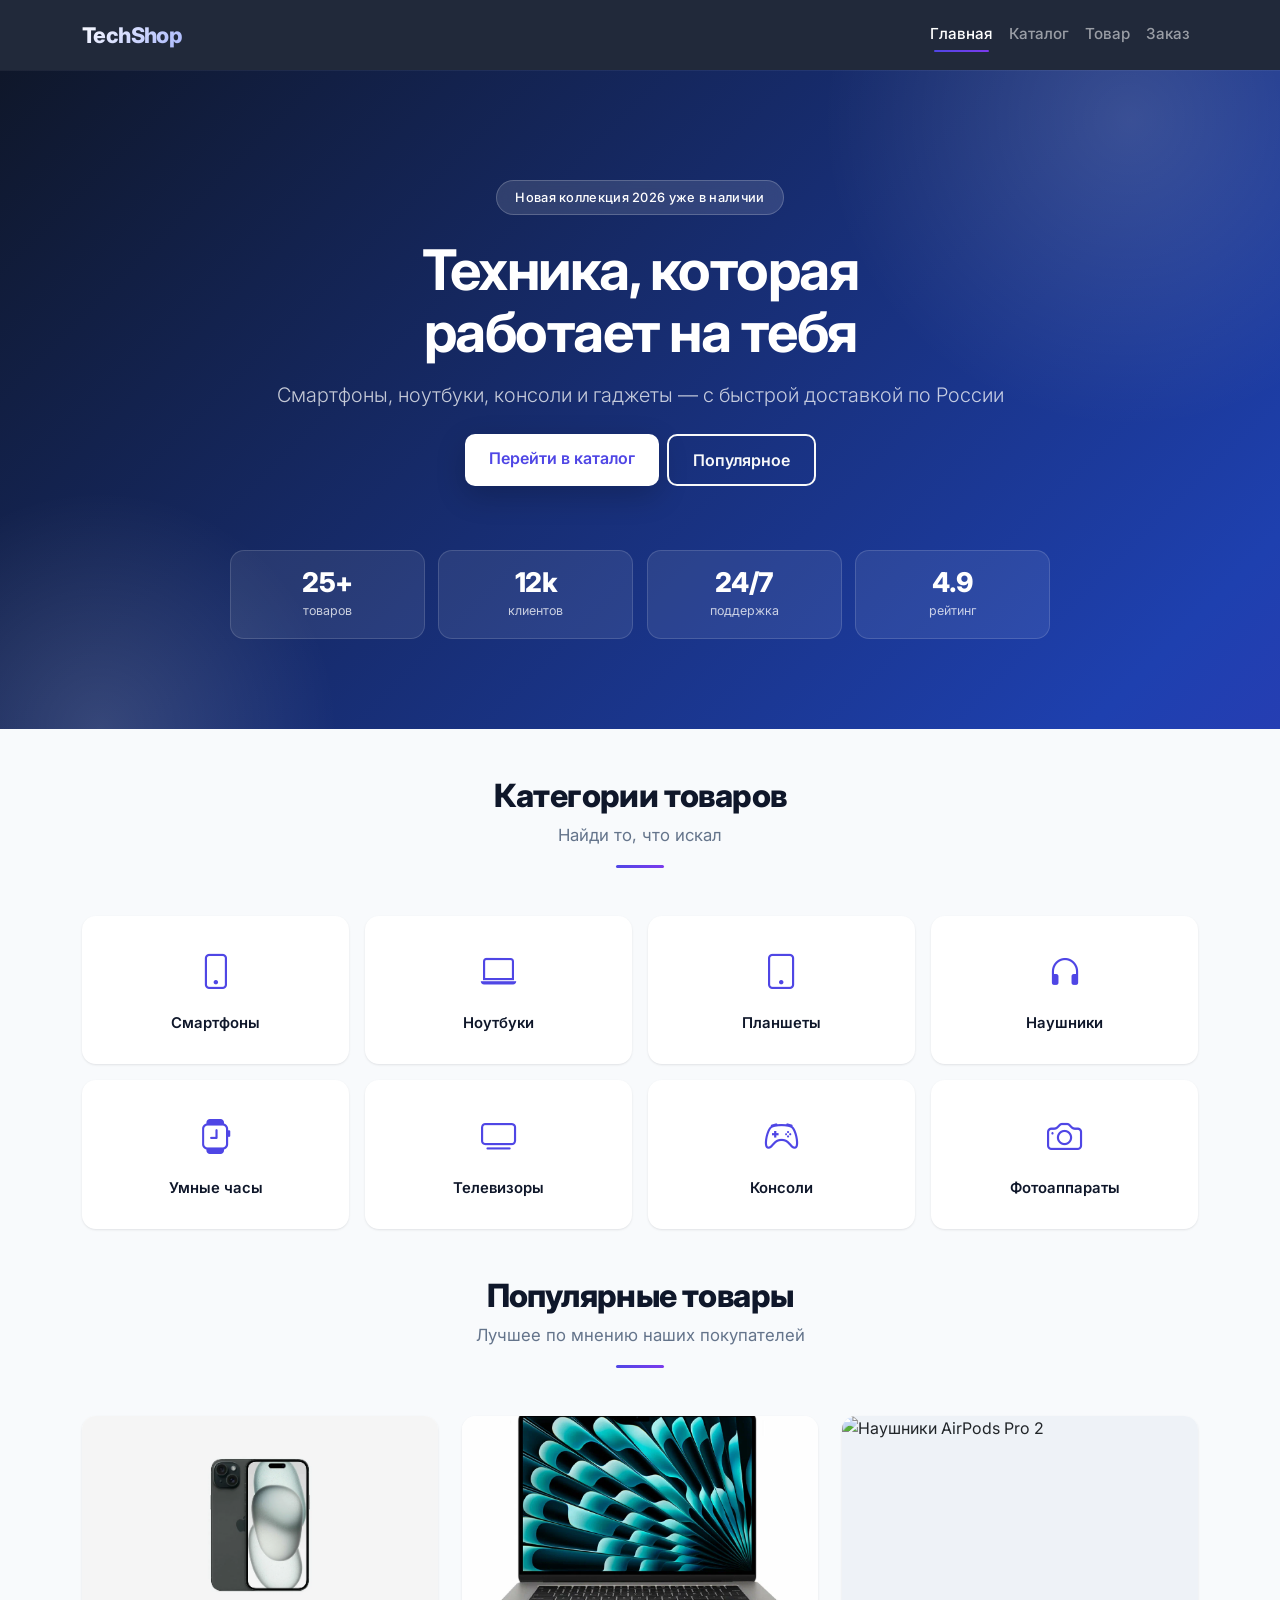
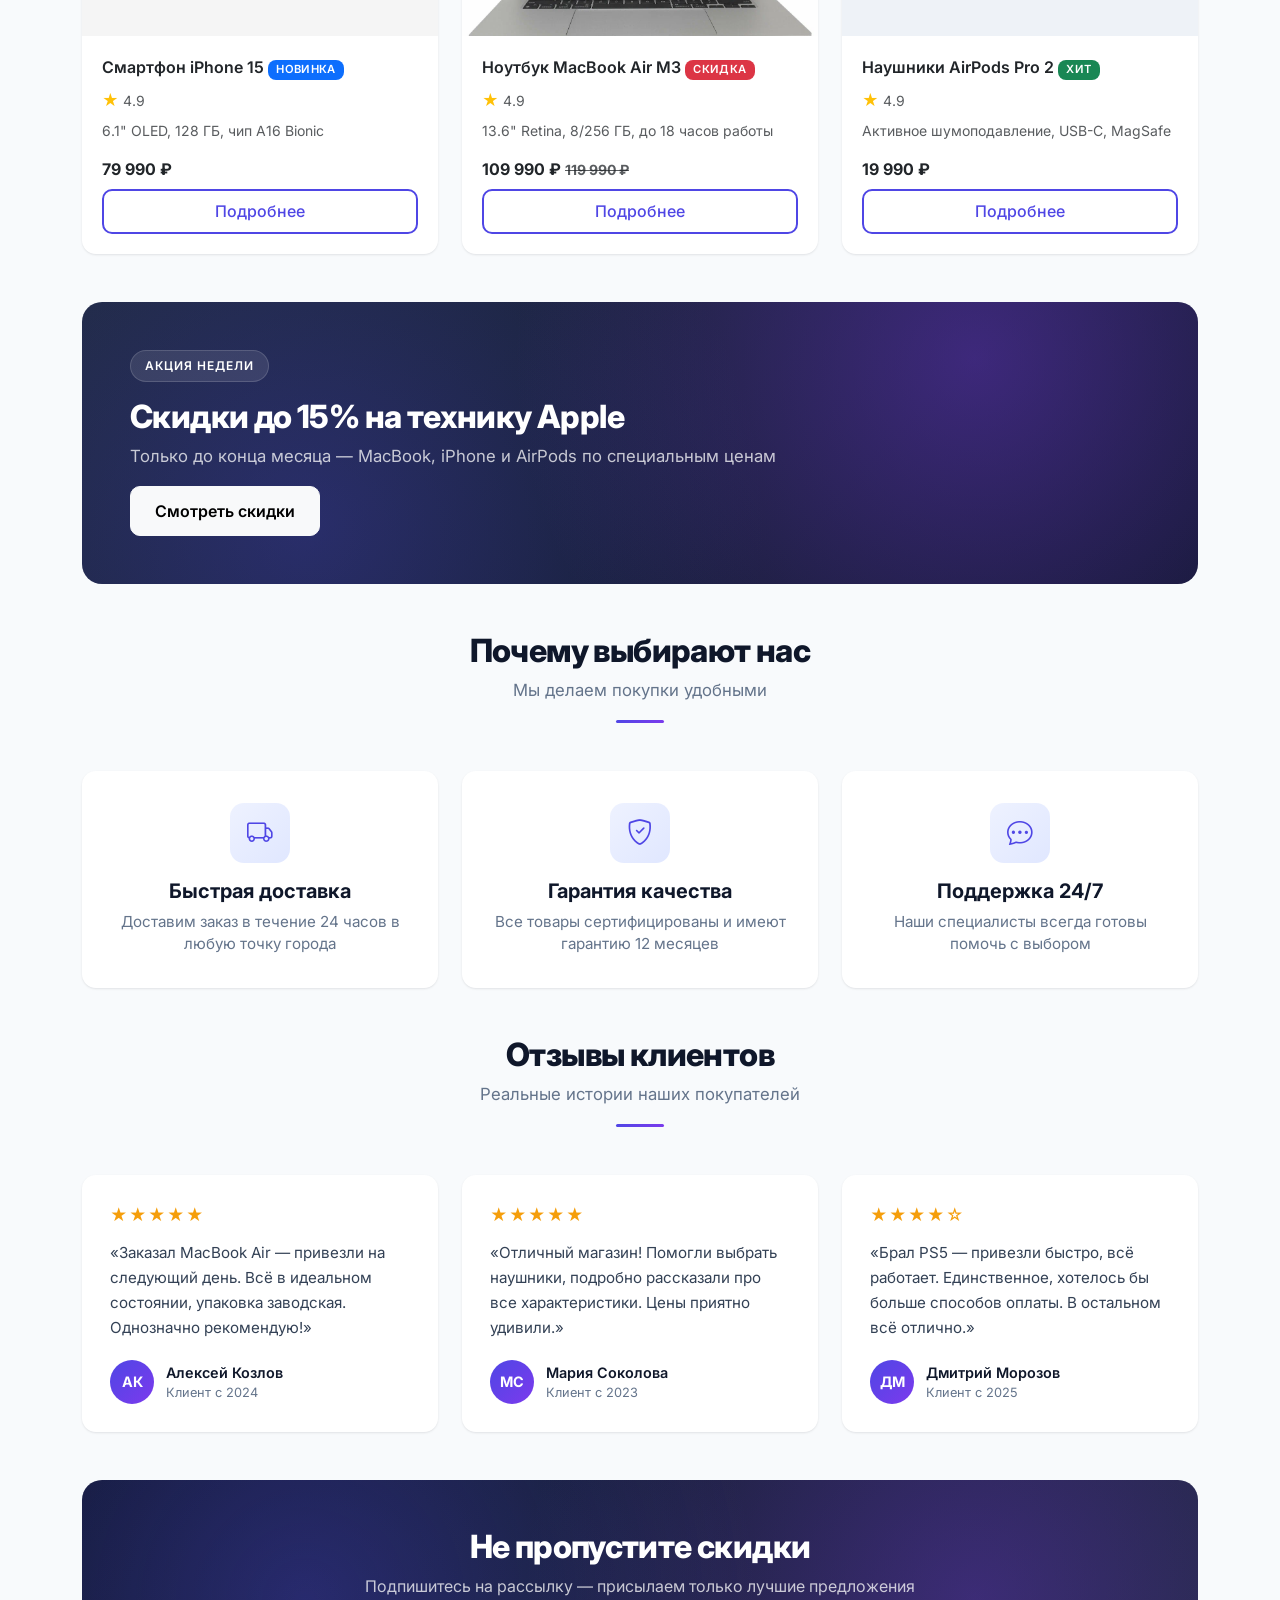
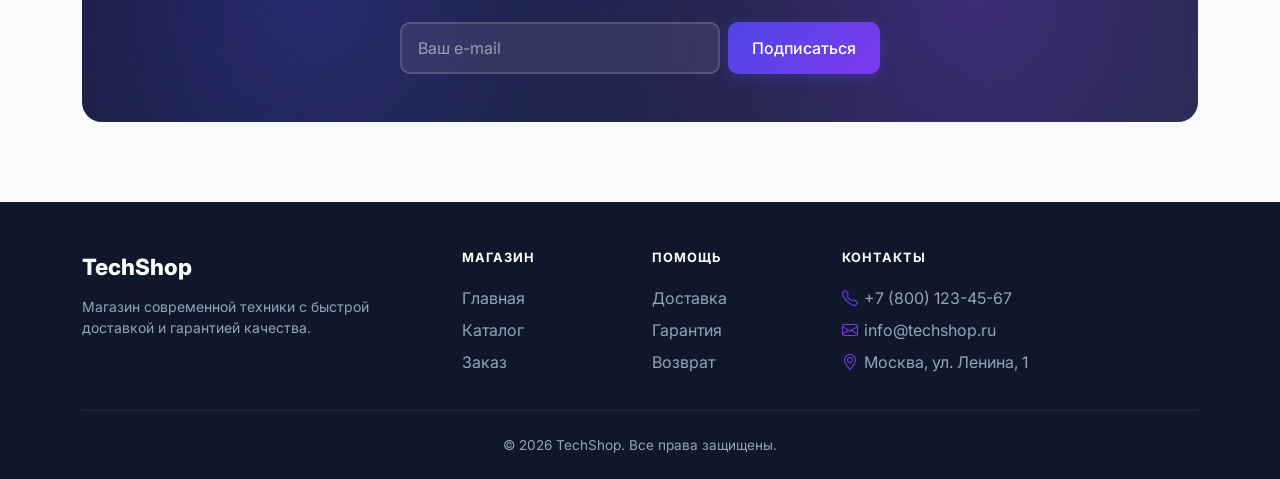
==== index.html @ 60deea5a "Maybe final commit idk" ====
<!DOCTYPE html>
<html lang="ru">
<head>
  <meta charset="UTF-8">
  <meta name="viewport" content="width=device-width, initial-scale=1.0">
  <title>TechShop — Главная</title>
  <link rel="preconnect" href="https://fonts.googleapis.com">
  <link rel="preconnect" href="https://fonts.gstatic.com" crossorigin>
  <link href="https://fonts.googleapis.com/css2?family=Inter:wght@400;500;600;700;800&display=swap" rel="stylesheet">
  <link href="https://cdn.jsdelivr.net/npm/bootstrap@5.3.8/dist/css/bootstrap.min.css" rel="stylesheet">
  <link rel="stylesheet" href="https://cdn.jsdelivr.net/npm/bootstrap-icons@1.11.3/font/bootstrap-icons.min.css">
  <link rel="stylesheet" href="css/custom.css">
</head>
<body>
  <nav class="navbar navbar-expand-lg navbar-dark sticky-top">
    <div class="container">
      <a class="navbar-brand" href="index.html">TechShop</a>
      <button class="navbar-toggler" type="button" data-bs-toggle="collapse" data-bs-target="#mainNav">
        <span class="navbar-toggler-icon"></span>
      </button>
      <div class="collapse navbar-collapse" id="mainNav">
        <ul class="navbar-nav ms-auto">
          <li class="nav-item"><a class="nav-link active" href="index.html">Главная</a></li>
          <li class="nav-item"><a class="nav-link" href="catalog.html">Каталог</a></li>
          <li class="nav-item"><a class="nav-link" href="product.html?id=1">Товар</a></li>
          <li class="nav-item"><a class="nav-link" href="order.html">Заказ</a></li>
        </ul>
      </div>
    </div>
  </nav>

  <header class="hero-section text-white text-center">
    <div class="container">
      <span class="hero-pill">Новая коллекция 2026 уже в наличии</span>
      <h1 class="display-4 fw-bold mb-3">Техника, которая<br>работает на тебя</h1>
      <p class="lead mb-4 opacity-75">Смартфоны, ноутбуки, консоли и гаджеты — с быстрой доставкой по России</p>
      <div class="d-flex flex-wrap gap-2 justify-content-center">
        <a href="catalog.html" class="btn btn-primary btn-lg px-4">Перейти в каталог</a>
        <a href="#popular" class="btn btn-outline-light btn-lg px-4">Популярное</a>
      </div>
      <div class="hero-stats">
        <div class="hero-stat"><div class="num">25+</div><div class="label">товаров</div></div>
        <div class="hero-stat"><div class="num">12k</div><div class="label">клиентов</div></div>
        <div class="hero-stat"><div class="num">24/7</div><div class="label">поддержка</div></div>
        <div class="hero-stat"><div class="num">4.9</div><div class="label">рейтинг</div></div>
      </div>
    </div>
  </header>

  <main class="container my-5">
    <section class="my-5 fade-up">
      <div class="section-title">
        <h2>Категории товаров</h2>
        <p>Найди то, что искал</p>
      </div>
      <div class="row g-3">
        <div class="col-6 col-md-4 col-lg-3"><a href="catalog.html?category=Смартфоны" class="category-card"><i class="bi bi-phone category-icon"></i><div class="category-name">Смартфоны</div></a></div>
        <div class="col-6 col-md-4 col-lg-3"><a href="catalog.html?category=Ноутбуки" class="category-card"><i class="bi bi-laptop category-icon"></i><div class="category-name">Ноутбуки</div></a></div>
        <div class="col-6 col-md-4 col-lg-3"><a href="catalog.html?category=Планшеты" class="category-card"><i class="bi bi-tablet category-icon"></i><div class="category-name">Планшеты</div></a></div>
        <div class="col-6 col-md-4 col-lg-3"><a href="catalog.html?category=Наушники" class="category-card"><i class="bi bi-headphones category-icon"></i><div class="category-name">Наушники</div></a></div>
        <div class="col-6 col-md-4 col-lg-3"><a href="catalog.html?category=Умные часы" class="category-card"><i class="bi bi-smartwatch category-icon"></i><div class="category-name">Умные часы</div></a></div>
        <div class="col-6 col-md-4 col-lg-3"><a href="catalog.html?category=Телевизоры" class="category-card"><i class="bi bi-tv category-icon"></i><div class="category-name">Телевизоры</div></a></div>
        <div class="col-6 col-md-4 col-lg-3"><a href="catalog.html?category=Игровые консоли" class="category-card"><i class="bi bi-controller category-icon"></i><div class="category-name">Консоли</div></a></div>
        <div class="col-6 col-md-4 col-lg-3"><a href="catalog.html?category=Фотоаппараты" class="category-card"><i class="bi bi-camera category-icon"></i><div class="category-name">Фотоаппараты</div></a></div>
      </div>
    </section>

    <section class="my-5 fade-up" id="popular">
      <div class="section-title">
        <h2>Популярные товары</h2>
        <p>Лучшее по мнению наших покупателей</p>
      </div>
      <div class="row g-4" id="popularGrid"></div>
    </section>

    <section class="my-5 fade-up">
      <div class="promo-banner">
        <span class="promo-badge">Акция недели</span>
        <h2>Скидки до 15% на технику Apple</h2>
        <p class="mb-0">Только до конца месяца — MacBook, iPhone и AirPods по специальным ценам</p>
        <a href="catalog.html" class="btn btn-light btn-lg mt-3 px-4 fw-semibold">Смотреть скидки</a>
      </div>
    </section>

    <section class="my-5 fade-up">
      <div class="section-title">
        <h2>Почему выбирают нас</h2>
        <p>Мы делаем покупки удобными</p>
      </div>
      <div class="row g-4">
        <div class="col-12 col-md-4">
          <div class="feature-card">
            <div class="feature-icon"><i class="bi bi-truck"></i></div>
            <h5>Быстрая доставка</h5>
            <p>Доставим заказ в течение 24 часов в любую точку города</p>
          </div>
        </div>
        <div class="col-12 col-md-4">
          <div class="feature-card">
            <div class="feature-icon"><i class="bi bi-shield-check"></i></div>
            <h5>Гарантия качества</h5>
            <p>Все товары сертифицированы и имеют гарантию 12 месяцев</p>
          </div>
        </div>
        <div class="col-12 col-md-4">
          <div class="feature-card">
            <div class="feature-icon"><i class="bi bi-chat-dots"></i></div>
            <h5>Поддержка 24/7</h5>
            <p>Наши специалисты всегда готовы помочь с выбором</p>
          </div>
        </div>
      </div>
    </section>

    <section class="my-5 fade-up">
      <div class="section-title">
        <h2>Отзывы клиентов</h2>
        <p>Реальные истории наших покупателей</p>
      </div>
      <div class="row g-4">
        <div class="col-12 col-md-4">
          <div class="review-card">
            <div class="review-stars">★★★★★</div>
            <p class="review-text">«Заказал MacBook Air — привезли на следующий день. Всё в идеальном состоянии, упаковка заводская. Однозначно рекомендую!»</p>
            <div class="review-author">
              <div class="review-avatar">АК</div>
              <div>
                <div class="review-name">Алексей Козлов</div>
                <div class="review-role">Клиент с 2024</div>
              </div>
            </div>
          </div>
        </div>
        <div class="col-12 col-md-4">
          <div class="review-card">
            <div class="review-stars">★★★★★</div>
            <p class="review-text">«Отличный магазин! Помогли выбрать наушники, подробно рассказали про все характеристики. Цены приятно удивили.»</p>
            <div class="review-author">
              <div class="review-avatar">МС</div>
              <div>
                <div class="review-name">Мария Соколова</div>
                <div class="review-role">Клиент с 2023</div>
              </div>
            </div>
          </div>
        </div>
        <div class="col-12 col-md-4">
          <div class="review-card">
            <div class="review-stars">★★★★☆</div>
            <p class="review-text">«Брал PS5 — привезли быстро, всё работает. Единственное, хотелось бы больше способов оплаты. В остальном всё отлично.»</p>
            <div class="review-author">
              <div class="review-avatar">ДМ</div>
              <div>
                <div class="review-name">Дмитрий Морозов</div>
                <div class="review-role">Клиент с 2025</div>
              </div>
            </div>
          </div>
        </div>
      </div>
    </section>

    <section class="my-5 fade-up">
      <div class="cta-section">
        <h2>Не пропустите скидки</h2>
        <p class="opacity-75 mb-0">Подпишитесь на рассылку — присылаем только лучшие предложения</p>
        <form class="cta-form" onsubmit="event.preventDefault(); this.reset(); alert('Спасибо за подписку!');">
          <input type="email" class="form-control" placeholder="Ваш e-mail" required>
          <button type="submit" class="btn btn-primary px-4">Подписаться</button>
        </form>
      </div>
    </section>
  </main>

  <footer class="footer">
    <div class="container">
      <div class="row g-4">
        <div class="col-12 col-md-4">
          <div class="footer-brand">TechShop</div>
          <p class="small">Магазин современной техники с быстрой доставкой и гарантией качества.</p>
        </div>
        <div class="col-6 col-md-2">
          <h6>Магазин</h6>
          <a href="index.html">Главная</a>
          <a href="catalog.html">Каталог</a>
          <a href="order.html">Заказ</a>
        </div>
        <div class="col-6 col-md-2">
          <h6>Помощь</h6>
          <a href="#">Доставка</a>
          <a href="#">Гарантия</a>
          <a href="#">Возврат</a>
        </div>
        <div class="col-12 col-md-4">
          <h6>Контакты</h6>
          <a href="tel:+78001234567"><i class="bi bi-telephone"></i>+7 (800) 123-45-67</a>
          <a href="mailto:info@techshop.ru"><i class="bi bi-envelope"></i>info@techshop.ru</a>
          <a href="#"><i class="bi bi-geo-alt"></i>Москва, ул. Ленина, 1</a>
        </div>
      </div>
      <div class="footer-bottom">© 2026 TechShop. Все права защищены.</div>
    </div>
  </footer>

  <div class="modal fade" id="orderModal" tabindex="-1">
    <div class="modal-dialog">
      <div class="modal-content">
        <form data-modal-form>
          <div class="modal-header">
            <h5 class="modal-title">Заявка на консультацию</h5>
            <button type="button" class="btn-close" data-bs-dismiss="modal"></button>
          </div>
          <div class="modal-body">
            <div class="mb-3">
              <label for="modalName" class="form-label">Имя</label>
              <input type="text" class="form-control" id="modalName" name="name" required>
            </div>
            <div class="mb-3">
              <label for="modalEmail" class="form-label">E-mail</label>
              <input type="email" class="form-control" id="modalEmail" name="email" required>
            </div>
            <div class="mb-3">
              <label for="modalPhone" class="form-label">Телефон</label>
              <input type="tel" class="form-control" id="modalPhone" name="phone" required>
            </div>
            <div class="mb-3">
              <label for="modalProductSelect" class="form-label">Товар</label>
              <select class="form-select" id="modalProductSelect" name="product"></select>
            </div>
            <div class="mb-3">
              <label for="modalComment" class="form-label">Комментарий</label>
              <textarea class="form-control" id="modalComment" name="comment" rows="2"></textarea>
            </div>
            <div class="form-check mb-2">
              <input class="form-check-input" type="checkbox" id="modalAgree" name="agree" required>
              <label class="form-check-label" for="modalAgree">Согласен на обработку данных</label>
            </div>
          </div>
          <div class="modal-footer">
            <button type="button" class="btn btn-secondary" data-bs-dismiss="modal">Отмена</button>
            <button type="submit" class="btn btn-primary">Отправить</button>
          </div>
        </form>
      </div>
    </div>
  </div>

  <script src="https://cdn.jsdelivr.net/npm/bootstrap@5.3.8/dist/js/bootstrap.bundle.min.js"></script>
  <script src="js/app.js"></script>
</body>
</html>
---- css/custom.css ----
:root {
  --brand-1: #4f46e5;
  --brand-2: #7c3aed;
  --brand-grad: linear-gradient(135deg, #4f46e5 0%, #7c3aed 100%);
  --ink-900: #0f172a;
  --ink-700: #334155;
  --ink-500: #64748b;
  --ink-300: #cbd5e1;
  --bg: #f8fafc;
  --surface: #ffffff;
  --radius: 14px;
  --radius-lg: 20px;
  --ease: cubic-bezier(0.22, 1, 0.36, 1);
  --ease-in-out: cubic-bezier(0.4, 0, 0.2, 1);
  --shadow-sm: 0 1px 2px rgba(15, 23, 42, 0.05), 0 1px 3px rgba(15, 23, 42, 0.06);
  --shadow-md: 0 4px 16px rgba(15, 23, 42, 0.08), 0 2px 4px rgba(15, 23, 42, 0.04);
  --shadow-lg: 0 24px 48px -16px rgba(79, 70, 229, 0.25);
}

* {
  -webkit-font-smoothing: antialiased;
  -moz-osx-font-smoothing: grayscale;
}

html {
  scroll-behavior: smooth;
}

body {
  background: var(--bg);
  font-family: 'Inter', -apple-system, BlinkMacSystemFont, 'Segoe UI', Roboto, sans-serif;
  color: var(--ink-900);
  animation: pageIn 0.5s var(--ease-in-out);
}

@keyframes pageIn {
  from { opacity: 0; }
  to { opacity: 1; }
}

/* ============ NAVBAR ============ */
.navbar {
  background: rgba(15, 23, 42, 0.92) !important;
  backdrop-filter: saturate(180%) blur(14px);
  -webkit-backdrop-filter: saturate(180%) blur(14px);
  box-shadow: 0 1px 0 rgba(255, 255, 255, 0.06);
  padding: 0.85rem 0;
  transition: background 0.3s var(--ease-in-out);
}

.navbar-brand {
  font-weight: 800;
  font-size: 1.35rem;
  letter-spacing: -0.6px;
  background: linear-gradient(135deg, #ffffff 0%, #a5b4fc 100%);
  -webkit-background-clip: text;
  -webkit-text-fill-color: transparent;
  background-clip: text;
}

.nav-link {
  font-weight: 500;
  font-size: 0.95rem;
  position: relative;
  transition: color 0.25s var(--ease-in-out);
}

.nav-link::after {
  content: '';
  position: absolute;
  bottom: 2px;
  left: 50%;
  right: 50%;
  height: 2px;
  background: var(--brand-grad);
  border-radius: 2px;
  transition: left 0.35s var(--ease), right 0.35s var(--ease);
}

.nav-link.active::after,
.nav-link:hover::after {
  left: 12px;
  right: 12px;
}

/* ============ HERO ============ */
.hero-section {
  background: linear-gradient(135deg, #0f172a 0%, #1e40af 45%, #6d28d9 100%);
  background-size: 200% 200%;
  animation: heroShift 18s ease infinite;
  padding: 110px 0 90px;
  position: relative;
  overflow: hidden;
}

@keyframes heroShift {
  0%, 100% { background-position: 0% 50%; }
  50% { background-position: 100% 50%; }
}

.hero-section::before,
.hero-section::after {
  content: '';
  position: absolute;
  border-radius: 50%;
  background: radial-gradient(circle, rgba(255, 255, 255, 0.14) 0%, transparent 70%);
  pointer-events: none;
  animation: floatBlob 20s ease-in-out infinite;
}

.hero-section::before {
  width: 620px;
  height: 620px;
  top: -260px;
  right: -160px;
}

.hero-section::after {
  width: 480px;
  height: 480px;
  bottom: -240px;
  left: -140px;
  animation-delay: -10s;
}

@keyframes floatBlob {
  0%, 100% { transform: translate(0, 0) scale(1); }
  50% { transform: translate(40px, -30px) scale(1.08); }
}

.hero-section .container {
  position: relative;
  z-index: 1;
}

.hero-pill {
  display: inline-block;
  padding: 7px 18px;
  border-radius: 999px;
  background: rgba(255, 255, 255, 0.12);
  backdrop-filter: blur(10px);
  border: 1px solid rgba(255, 255, 255, 0.2);
  font-size: 0.8rem;
  font-weight: 500;
  letter-spacing: 0.3px;
  margin-bottom: 1.5rem;
  color: #fff;
  animation: fadeInDown 0.8s var(--ease) 0.1s both;
}

.hero-section h1 {
  letter-spacing: -1.5px;
  line-height: 1.12;
  font-weight: 800;
  animation: fadeInDown 0.8s var(--ease) 0.2s both;
}

.hero-section p.lead {
  animation: fadeInDown 0.8s var(--ease) 0.3s both;
}

.hero-section .btn {
  animation: fadeInDown 0.8s var(--ease) 0.4s both;
}

@keyframes fadeInDown {
  from { opacity: 0; transform: translateY(-16px); }
  to { opacity: 1; transform: translateY(0); }
}

.hero-section .btn-primary {
  background: #fff !important;
  color: var(--brand-1) !important;
  font-weight: 600;
  box-shadow: 0 10px 30px rgba(0, 0, 0, 0.2);
}

.hero-section .btn-primary:hover {
  transform: translateY(-3px);
  box-shadow: 0 16px 40px rgba(0, 0, 0, 0.3);
}

/* Hero stats */
.hero-stats {
  display: grid;
  grid-template-columns: repeat(4, 1fr);
  gap: 0.85rem;
  margin-top: 4rem;
  max-width: 820px;
  margin-left: auto;
  margin-right: auto;
  animation: fadeInUp 0.8s var(--ease) 0.5s both;
}

.hero-stat {
  text-align: center;
  padding: 1.1rem 0.75rem;
  border-radius: var(--radius);
  background: rgba(255, 255, 255, 0.08);
  backdrop-filter: blur(10px);
  border: 1px solid rgba(255, 255, 255, 0.14);
  transition: background 0.3s var(--ease-in-out), border-color 0.3s var(--ease-in-out);
}

.hero-stat:hover {
  background: rgba(255, 255, 255, 0.14);
  border-color: rgba(255, 255, 255, 0.28);
}

.hero-stat .num {
  font-size: 1.7rem;
  font-weight: 800;
  color: #fff;
  line-height: 1;
  letter-spacing: -0.5px;
}

.hero-stat .label {
  font-size: 0.78rem;
  color: rgba(255, 255, 255, 0.75);
  margin-top: 6px;
}

@keyframes fadeInUp {
  from { opacity: 0; transform: translateY(20px); }
  to { opacity: 1; transform: translateY(0); }
}

/* ============ SECTIONS ============ */
.section-title {
  text-align: center;
  margin-bottom: 3rem;
}

.section-title h2 {
  font-weight: 800;
  letter-spacing: -0.6px;
  font-size: 2rem;
  margin-bottom: 0.5rem;
}

.section-title p {
  color: var(--ink-500);
  font-size: 1.05rem;
  margin: 0;
}

.section-title::after {
  content: '';
  display: block;
  width: 48px;
  height: 3px;
  background: var(--brand-grad);
  border-radius: 2px;
  margin: 1rem auto 0;
}

/* ============ SCROLL REVEAL ============ */
.fade-up {
  opacity: 0;
  transform: translateY(24px);
  transition: opacity 0.7s var(--ease), transform 0.7s var(--ease);
  will-change: opacity, transform;
}

.fade-up.visible {
  opacity: 1;
  transform: translateY(0);
}

/* ============ CATEGORY CARDS ============ */
.category-card {
  display: flex;
  flex-direction: column;
  align-items: center;
  justify-content: center;
  padding: 1.75rem 1rem;
  background: var(--surface);
  border-radius: var(--radius);
  text-decoration: none;
  color: var(--ink-900);
  transition: transform 0.4s var(--ease), box-shadow 0.4s var(--ease), border-color 0.4s var(--ease);
  box-shadow: var(--shadow-sm);
  border: 2px solid transparent;
  height: 100%;
}

.category-card:hover {
  transform: translateY(-6px);
  box-shadow: var(--shadow-lg);
  border-color: var(--brand-1);
  color: var(--brand-1);
}

.category-icon {
  font-size: 2.2rem;
  margin-bottom: 0.85rem;
  color: var(--brand-1);
  transition: transform 0.4s var(--ease);
}

.category-card:hover .category-icon {
  transform: scale(1.12);
}

.category-name {
  font-weight: 600;
  font-size: 0.93rem;
}

/* ============ CARDS ============ */
.card {
  border: none !important;
  border-radius: var(--radius) !important;
  overflow: hidden;
  transition: transform 0.5s var(--ease), box-shadow 0.5s var(--ease);
  box-shadow: var(--shadow-sm) !important;
  background: var(--surface);
  height: 100%;
}

.card:hover {
  transform: translateY(-6px);
  box-shadow: var(--shadow-lg) !important;
}

.card-img-top {
  height: 220px;
  object-fit: cover;
  transition: transform 0.8s var(--ease);
  background: #eef2f7;
}

.card:hover .card-img-top {
  transform: scale(1.05);
}

.card-body {
  padding: 1.25rem;
}

.card-title {
  font-weight: 600;
  font-size: 1rem;
  line-height: 1.4;
}

/* ============ BUTTONS ============ */
.btn {
  border-radius: 10px;
  font-weight: 500;
  padding: 0.55rem 1.35rem;
  transition: transform 0.25s var(--ease), box-shadow 0.25s var(--ease), background 0.25s var(--ease-in-out);
}

.btn:active {
  transform: translateY(0) scale(0.98);
}

.btn-primary {
  background: var(--brand-grad);
  border: none;
  box-shadow: 0 4px 14px rgba(79, 70, 229, 0.3);
}

.btn-primary:hover {
  transform: translateY(-2px);
  box-shadow: 0 8px 22px rgba(79, 70, 229, 0.4);
  background: var(--brand-grad);
}

.btn-primary:disabled {
  background: #cbd5e1 !important;
  box-shadow: none !important;
  transform: none !important;
}

.btn-outline-primary {
  border: 2px solid var(--brand-1);
  color: var(--brand-1);
}

.btn-outline-primary:hover {
  transform: translateY(-2px);
  background: var(--brand-1);
  color: #fff;
}

.btn-success {
  background: linear-gradient(135deg, #10b981 0%, #059669 100%);
  border: none;
  box-shadow: 0 4px 14px rgba(16, 185, 129, 0.3);
}

.btn-success:hover {
  transform: translateY(-2px);
  box-shadow: 0 8px 22px rgba(16, 185, 129, 0.4);
}

.btn-lg {
  padding: 0.75rem 2rem;
  font-size: 1rem;
}

.btn-outline-light {
  border-width: 2px;
  font-weight: 600;
}

/* ============ BADGES ============ */
.badge {
  font-weight: 600;
  padding: 0.4em 0.75em;
  border-radius: 8px;
  font-size: 0.7rem;
  letter-spacing: 0.3px;
  text-transform: uppercase;
}

/* ============ ALERTS ============ */
.alert {
  border: none;
  border-radius: 12px;
  font-weight: 500;
  padding: 1rem 1.25rem;
}

.alert-info {
  background: #eef2ff;
  color: #3730a3;
}

.alert-success {
  background: #ecfdf5;
  color: #065f46;
}

.alert-danger {
  background: #fef2f2;
  color: #991b1b;
}

.alert-secondary {
  background: #f1f5f9;
  color: #475569;
}

/* ============ FEATURES ============ */
.feature-card {
  background: var(--surface);
  border-radius: var(--radius);
  padding: 2rem 1.5rem;
  text-align: center;
  box-shadow: var(--shadow-sm);
  height: 100%;
  transition: transform 0.4s var(--ease), box-shadow 0.4s var(--ease);
}

.feature-card:hover {
  transform: translateY(-6px);
  box-shadow: var(--shadow-md);
}

.feature-icon {
  width: 60px;
  height: 60px;
  margin: 0 auto 1rem;
  border-radius: 14px;
  background: linear-gradient(135deg, #eef2ff 0%, #e0e7ff 100%);
  display: flex;
  align-items: center;
  justify-content: center;
  font-size: 1.6rem;
  color: var(--brand-1);
  transition: transform 0.4s var(--ease);
}

.feature-card:hover .feature-icon {
  transform: scale(1.08) rotate(-3deg);
}

.feature-card h5 {
  font-weight: 700;
  margin-bottom: 0.5rem;
}

.feature-card p {
  color: var(--ink-500);
  margin: 0;
  font-size: 0.95rem;
}

/* ============ PROMO ============ */
.promo-banner {
  background: linear-gradient(135deg, #1e293b 0%, #0f172a 100%);
  border-radius: var(--radius-lg);
  padding: 3rem;
  color: #fff;
  position: relative;
  overflow: hidden;
}

.promo-banner::before {
  content: '';
  position: absolute;
  inset: 0;
  background: radial-gradient(circle at 80% 20%, rgba(124, 58, 237, 0.4) 0%, transparent 50%),
              radial-gradient(circle at 20% 80%, rgba(79, 70, 229, 0.3) 0%, transparent 50%);
  pointer-events: none;
}

.promo-banner > * {
  position: relative;
}

.promo-banner h2 {
  font-weight: 800;
  font-size: 2rem;
  letter-spacing: -0.6px;
}

.promo-banner p {
  color: rgba(255, 255, 255, 0.75);
  font-size: 1.05rem;
}

.promo-badge {
  display: inline-block;
  padding: 6px 14px;
  background: rgba(255, 255, 255, 0.1);
  border: 1px solid rgba(255, 255, 255, 0.15);
  border-radius: 999px;
  font-weight: 600;
  font-size: 0.75rem;
  margin-bottom: 1rem;
  text-transform: uppercase;
  letter-spacing: 1px;
}

/* ============ REVIEWS ============ */
.review-card {
  background: var(--surface);
  border-radius: var(--radius);
  padding: 1.75rem;
  box-shadow: var(--shadow-sm);
  height: 100%;
  transition: transform 0.4s var(--ease), box-shadow 0.4s var(--ease);
}

.review-card:hover {
  transform: translateY(-4px);
  box-shadow: var(--shadow-md);
}

.review-stars {
  color: #f59e0b;
  font-size: 1.05rem;
  margin-bottom: 0.75rem;
  letter-spacing: 2px;
}

.review-text {
  color: var(--ink-700);
  margin-bottom: 1.25rem;
  line-height: 1.65;
  font-size: 0.95rem;
}

.review-author {
  display: flex;
  align-items: center;
  gap: 0.75rem;
}

.review-avatar {
  width: 44px;
  height: 44px;
  border-radius: 50%;
  background: var(--brand-grad);
  color: #fff;
  display: flex;
  align-items: center;
  justify-content: center;
  font-weight: 700;
  font-size: 0.9rem;
}

.review-name {
  font-weight: 600;
  font-size: 0.9rem;
}

.review-role {
  font-size: 0.8rem;
  color: var(--ink-500);
}

/* ============ CTA ============ */
.cta-section {
  background: linear-gradient(135deg, #0f172a 0%, #1e293b 100%);
  border-radius: var(--radius-lg);
  padding: 3rem;
  color: #fff;
  text-align: center;
  position: relative;
  overflow: hidden;
}

.cta-section::before {
  content: '';
  position: absolute;
  inset: 0;
  background: radial-gradient(circle at 20% 50%, rgba(79, 70, 229, 0.35) 0%, transparent 50%),
              radial-gradient(circle at 80% 50%, rgba(124, 58, 237, 0.35) 0%, transparent 50%);
  pointer-events: none;
}

.cta-section > * {
  position: relative;
}

.cta-section h2 {
  font-weight: 800;
  letter-spacing: -0.6px;
}

.cta-form {
  max-width: 480px;
  margin: 1.5rem auto 0;
  display: flex;
  gap: 0.5rem;
}

.cta-form .form-control {
  background: rgba(255, 255, 255, 0.08);
  border: 2px solid rgba(255, 255, 255, 0.15);
  color: #fff;
  border-radius: 10px;
  padding: 0.75rem 1rem;
  transition: background 0.3s var(--ease-in-out), border-color 0.3s var(--ease-in-out);
}

.cta-form .form-control::placeholder {
  color: rgba(255, 255, 255, 0.5);
}

.cta-form .form-control:focus {
  background: rgba(255, 255, 255, 0.12);
  border-color: #fff;
  color: #fff;
  box-shadow: none;
}

/* ============ FORMS ============ */
.form-control, .form-select {
  border-radius: 10px;
  border: 2px solid #e2e8f0;
  padding: 0.65rem 1rem;
  transition: border-color 0.25s var(--ease-in-out), box-shadow 0.25s var(--ease-in-out);
}

.form-control:focus, .form-select:focus {
  border-color: var(--brand-1);
  box-shadow: 0 0 0 4px rgba(79, 70, 229, 0.1);
}

.form-control.is-invalid, .form-select.is-invalid {
  border-color: #ef4444;
}

.form-control.is-invalid:focus, .form-select.is-invalid:focus {
  box-shadow: 0 0 0 4px rgba(239, 68, 68, 0.1);
}

.input-group-text {
  background: #f8fafc;
  border: 2px solid #e2e8f0;
  border-right: none;
  border-radius: 10px 0 0 10px;
  font-weight: 600;
}

/* ============ CATALOG ============ */
.page-header {
  background: linear-gradient(135deg, #0f172a 0%, #1e40af 100%);
  color: #fff;
  padding: 3.5rem 0;
  margin-bottom: 2rem;
  position: relative;
  overflow: hidden;
}

.page-header::before {
  content: '';
  position: absolute;
  top: -50%;
  right: -10%;
  width: 500px;
  height: 500px;
  background: radial-gradient(circle, rgba(124, 58, 237, 0.3) 0%, transparent 60%);
  border-radius: 50%;
  pointer-events: none;
}

.page-header > * {
  position: relative;
}

.page-header h1 {
  font-weight: 800;
  letter-spacing: -0.6px;
}

.page-header p {
  color: rgba(255, 255, 255, 0.75);
  margin: 0;
}

.catalog-sidebar {
  background: var(--surface);
  border-radius: var(--radius);
  padding: 1.5rem;
  box-shadow: var(--shadow-sm);
  position: sticky;
  top: 90px;
}

.catalog-sidebar h5 {
  font-weight: 700;
  font-size: 0.8rem;
  text-transform: uppercase;
  letter-spacing: 1px;
  color: var(--ink-500);
  margin-bottom: 1rem;
}

.filter-list {
  list-style: none;
  padding: 0;
  margin: 0;
}

.filter-list li {
  margin-bottom: 0.4rem;
}

.filter-list .filter-btn {
  display: block;
  width: 100%;
  text-align: left;
  padding: 0.6rem 1rem;
  border-radius: 10px;
  border: none;
  background: transparent;
  color: var(--ink-700);
  font-weight: 500;
  transition: background 0.25s var(--ease-in-out), color 0.25s var(--ease-in-out);
}

.filter-list .filter-btn:hover {
  background: #f1f5f9;
  color: var(--brand-1);
}

.filter-list .filter-btn.active {
  background: var(--brand-grad);
  color: #fff;
  box-shadow: 0 4px 14px rgba(79, 70, 229, 0.3);
}

.filter-btn .count {
  float: right;
  font-size: 0.75rem;
  opacity: 0.6;
}

/* ============ PRODUCT PAGE ============ */
.product-gallery {
  background: var(--surface);
  border-radius: var(--radius);
  padding: 1rem;
  box-shadow: var(--shadow-sm);
  overflow: hidden;
}

.product-main-img {
  width: 100%;
  border-radius: 10px;
  object-fit: cover;
  max-height: 500px;
  transition: transform 0.8s var(--ease);
}

.product-gallery:hover .product-main-img {
  transform: scale(1.03);
}

.product-price {
  font-size: 2.4rem;
  font-weight: 800;
  color: var(--brand-1);
  line-height: 1.1;
  letter-spacing: -1px;
}

.product-old-price {
  font-size: 1.15rem;
  color: var(--ink-300);
  text-decoration: line-through;
  font-weight: 500;
}

.product-meta {
  color: var(--ink-500);
  font-size: 0.9rem;
}

.product-actions .btn {
  flex: 1;
  min-width: 180px;
}

/* Tabs */
.nav-tabs {
  border-bottom: 2px solid #e2e8f0;
}

.nav-tabs .nav-link {
  border: none;
  color: var(--ink-500);
  font-weight: 600;
  padding: 1rem 1.5rem;
  position: relative;
  transition: color 0.25s var(--ease-in-out);
}

.nav-tabs .nav-link:hover {
  color: var(--brand-1);
}

.nav-tabs .nav-link.active {
  color: var(--brand-1);
  background: transparent;
}

.nav-tabs .nav-link.active::after {
  content: '';
  position: absolute;
  bottom: -2px;
  left: 0;
  right: 0;
  height: 3px;
  background: var(--brand-grad);
  border-radius: 2px;
}

.tab-pane.fade {
  transition: opacity 0.3s var(--ease-in-out);
}

/* ============ ORDER PAGE ============ */
.order-steps {
  display: flex;
  justify-content: space-between;
  margin-bottom: 2rem;
  padding: 1.5rem;
  background: var(--surface);
  border-radius: var(--radius);
  box-shadow: var(--shadow-sm);
}

.order-step {
  flex: 1;
  text-align: center;
  position: relative;
  color: var(--ink-300);
}

.order-step-num {
  width: 40px;
  height: 40px;
  border-radius: 50%;
  background: #f1f5f9;
  color: var(--ink-500);
  display: flex;
  align-items: center;
  justify-content: center;
  font-weight: 700;
  margin: 0 auto 0.5rem;
  transition: background 0.3s var(--ease-in-out), color 0.3s var(--ease-in-out);
}

.order-step.active {
  color: var(--brand-1);
}

.order-step.active .order-step-num {
  background: var(--brand-grad);
  color: #fff;
  box-shadow: 0 4px 14px rgba(79, 70, 229, 0.35);
}

.order-step:not(:last-child)::after {
  content: '';
  position: absolute;
  top: 20px;
  left: 60%;
  right: -40%;
  height: 2px;
  background: #f1f5f9;
  z-index: -1;
}

.order-summary {
  background: var(--surface);
  border-radius: var(--radius);
  padding: 1.5rem;
  box-shadow: var(--shadow-sm);
  position: sticky;
  top: 90px;
}

.order-summary h5 {
  font-weight: 700;
  margin-bottom: 1rem;
}

.summary-row {
  display: flex;
  justify-content: space-between;
  padding: 0.6rem 0;
  border-bottom: 1px dashed #e2e8f0;
  font-size: 0.93rem;
}

.summary-row:last-of-type {
  border-bottom: none;
}

.summary-total {
  font-weight: 800;
  font-size: 1.25rem;
  color: var(--brand-1);
  padding-top: 1rem;
  margin-top: 0.5rem;
  border-top: 2px solid #e2e8f0;
  display: flex;
  justify-content: space-between;
}

/* ============ BREADCRUMB ============ */
.breadcrumb {
  background: transparent;
  padding: 0;
  margin-bottom: 1.5rem;
}

.breadcrumb-item + .breadcrumb-item::before {
  content: "›";
  color: var(--ink-300);
  padding: 0 0.5rem;
}

.breadcrumb-item a {
  color: var(--brand-1);
  text-decoration: none;
  transition: color 0.2s var(--ease-in-out);
}

.breadcrumb-item a:hover {
  color: var(--brand-2);
}

/* ============ FOOTER ============ */
.footer {
  background: #0f172a;
  color: #94a3b8;
  padding: 3rem 0 1.5rem;
  margin-top: 5rem;
}

.footer h6 {
  color: #fff;
  font-weight: 700;
  margin-bottom: 1rem;
  text-transform: uppercase;
  font-size: 0.8rem;
  letter-spacing: 1px;
}

.footer a {
  color: #94a3b8;
  text-decoration: none;
  transition: color 0.25s var(--ease-in-out);
  display: block;
  padding: 0.25rem 0;
}

.footer a:hover {
  color: #fff;
}

.footer a i {
  margin-right: 6px;
  color: var(--brand-2);
}

.footer-brand {
  font-weight: 800;
  font-size: 1.4rem;
  color: #fff;
  margin-bottom: 0.75rem;
}

.footer-bottom {
  border-top: 1px solid #1e293b;
  margin-top: 2rem;
  padding-top: 1.5rem;
  text-align: center;
  font-size: 0.85rem;
}

/* ============ MODAL ============ */
.modal-content {
  border: none;
  border-radius: var(--radius-lg);
  overflow: hidden;
}

.modal-header {
  border-bottom: 1px solid #e2e8f0;
  padding: 1.25rem 1.5rem;
}

.modal-body {
  padding: 1.5rem;
}

.modal-footer {
  border-top: 1px solid #e2e8f0;
  padding: 1rem 1.5rem;
}

/* ============ RESPONSIVE ============ */
@media (max-width: 768px) {
  .hero-section {
    padding: 60px 0 50px;
  }
  .hero-section h1 {
    font-size: 2rem;
  }
  .hero-stats {
    grid-template-columns: repeat(2, 1fr);
    gap: 0.65rem;
    margin-top: 2.5rem;
  }
  .hero-stat .num {
    font-size: 1.35rem;
  }
  .section-title h2 {
    font-size: 1.5rem;
  }
  .promo-banner, .cta-section {
    padding: 2rem 1.5rem;
  }
  .promo-banner h2, .cta-section h2 {
    font-size: 1.5rem;
  }
  .cta-form {
    flex-direction: column;
  }
  .product-price {
    font-size: 1.9rem;
  }
  .catalog-sidebar {
    position: static;
    margin-bottom: 1.5rem;
  }
  .order-summary {
    position: static;
  }
  .order-steps {
    padding: 1rem;
  }
  .order-step:not(:last-child)::after {
    display: none;
  }
  .card-img-top {
    height: 180px;
  }
}
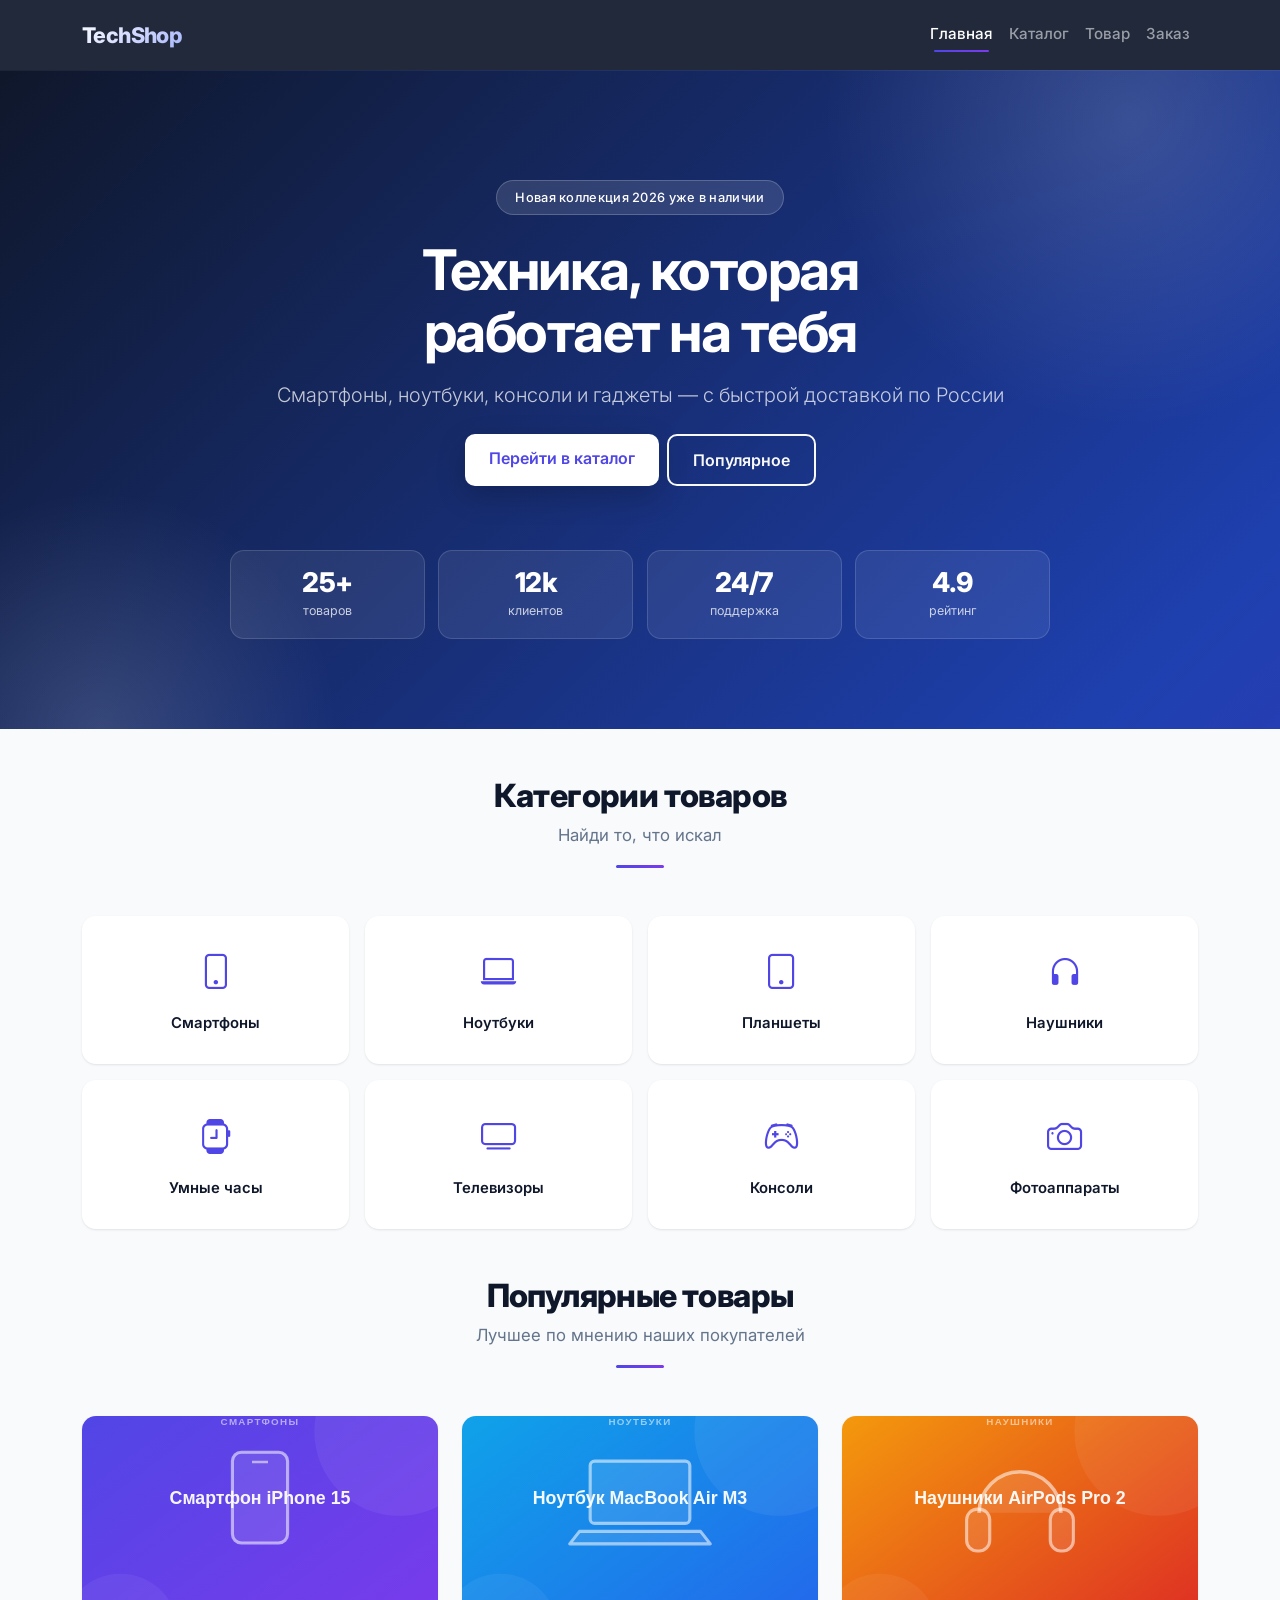
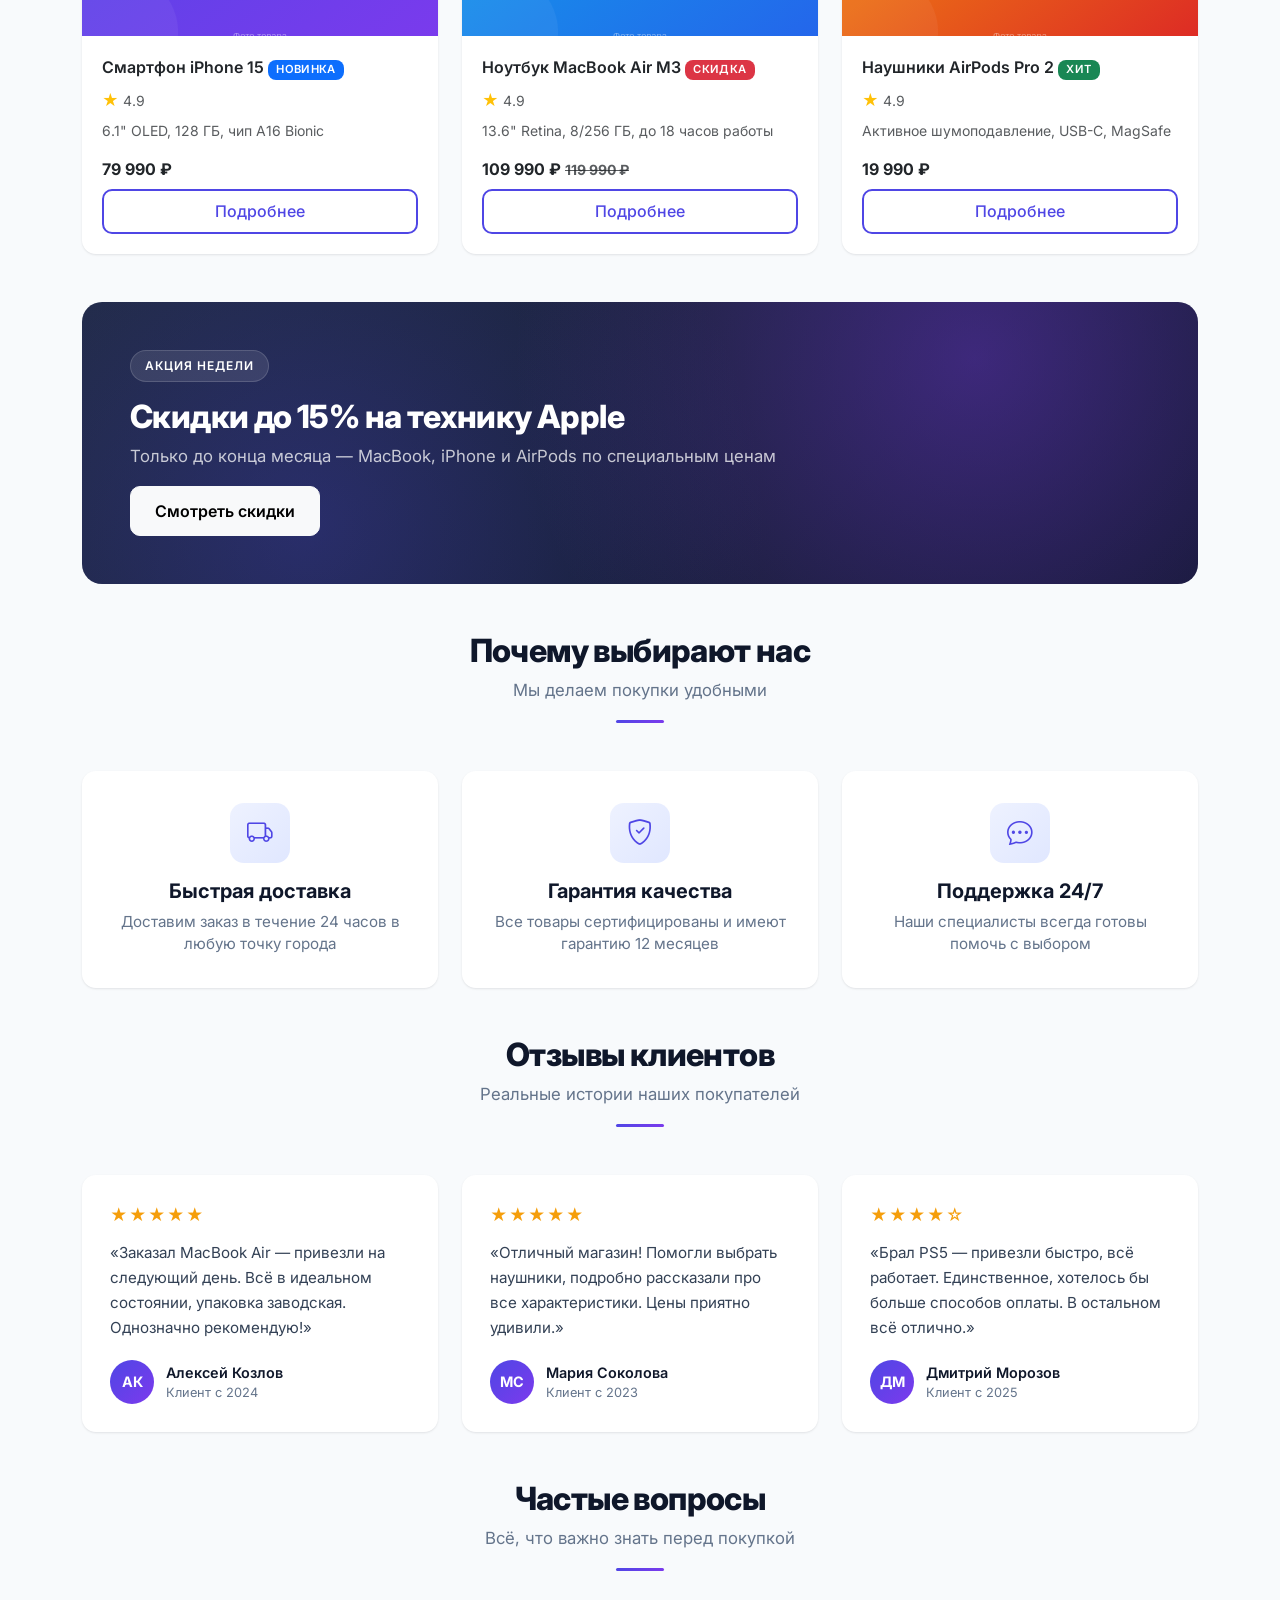
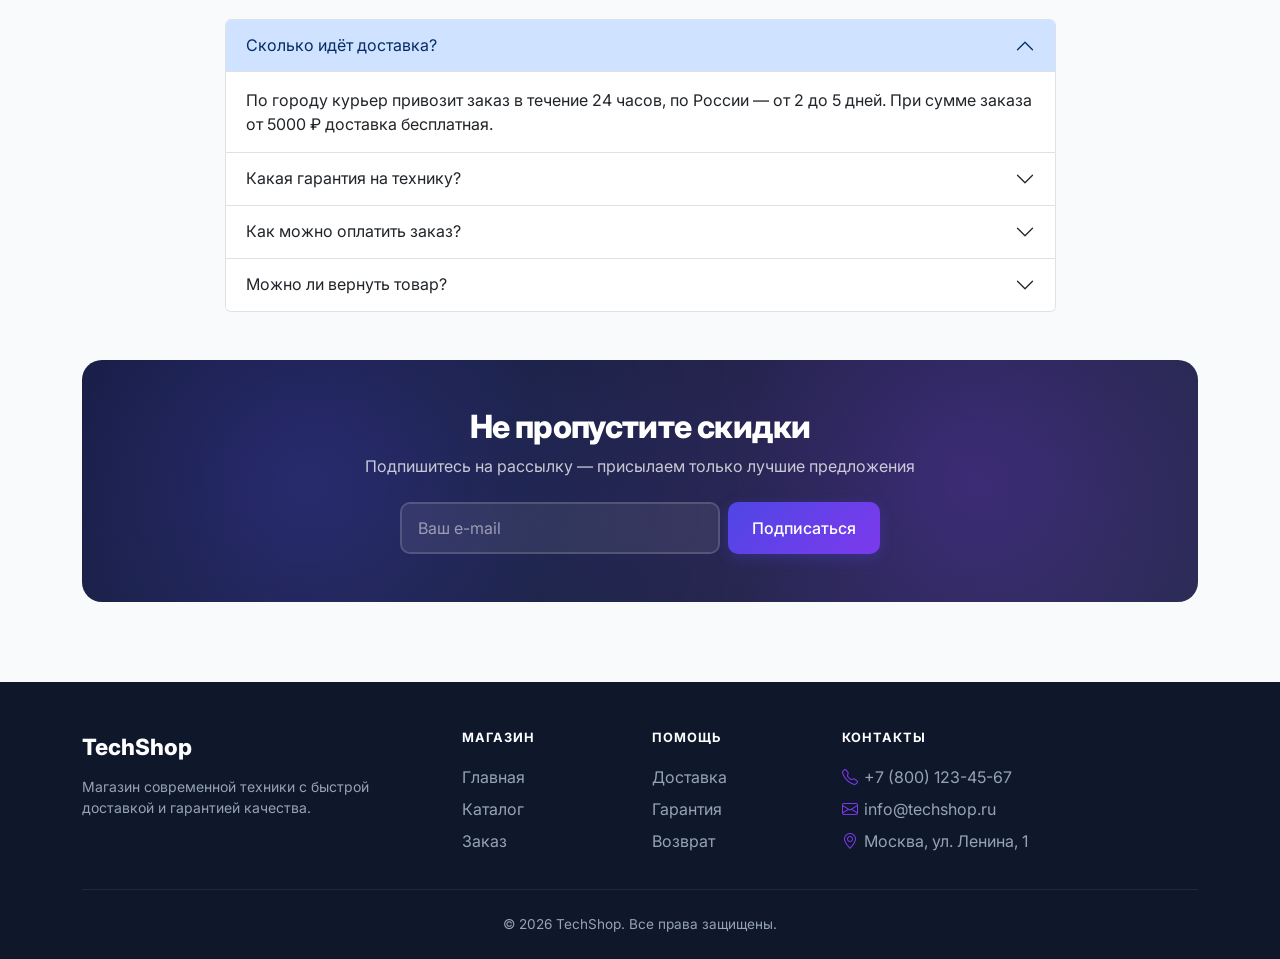
==== commit 49c68fce: "Локальный Bootstrap, SVG-плейсхолдеры товаров и готовый README Bootstrap и иконки перенесены из CDN " ====
--- a/index.html
+++ b/index.html
@@ -7,8 +7,8 @@
   <link rel="preconnect" href="https://fonts.googleapis.com">
   <link rel="preconnect" href="https://fonts.gstatic.com" crossorigin>
   <link href="https://fonts.googleapis.com/css2?family=Inter:wght@400;500;600;700;800&display=swap" rel="stylesheet">
-  <link href="https://cdn.jsdelivr.net/npm/bootstrap@5.3.8/dist/css/bootstrap.min.css" rel="stylesheet">
-  <link rel="stylesheet" href="https://cdn.jsdelivr.net/npm/bootstrap-icons@1.11.3/font/bootstrap-icons.min.css">
+  <link rel="stylesheet" href="vendor/bootstrap/css/bootstrap.min.css">
+  <link rel="stylesheet" href="vendor/bootstrap-icons/bootstrap-icons.min.css">
   <link rel="stylesheet" href="css/custom.css">
 </head>
 <body>
@@ -160,6 +160,67 @@
       </div>
     </section>
 
+    <section class="my-5 fade-up" id="faq">
+      <div class="section-title">
+        <h2>Частые вопросы</h2>
+        <p>Всё, что важно знать перед покупкой</p>
+      </div>
+      <div class="row g-4 justify-content-center">
+        <div class="col-12 col-lg-9">
+          <div class="accordion" id="faqAccordion">
+            <div class="accordion-item">
+              <h3 class="accordion-header">
+                <button class="accordion-button" type="button" data-bs-toggle="collapse" data-bs-target="#faqDelivery" aria-expanded="true" aria-controls="faqDelivery">
+                  Сколько идёт доставка?
+                </button>
+              </h3>
+              <div id="faqDelivery" class="accordion-collapse collapse show" data-bs-parent="#faqAccordion">
+                <div class="accordion-body">
+                  По городу курьер привозит заказ в течение 24 часов, по России — от 2 до 5 дней. При сумме заказа от 5000 ₽ доставка бесплатная.
+                </div>
+              </div>
+            </div>
+            <div class="accordion-item">
+              <h3 class="accordion-header">
+                <button class="accordion-button collapsed" type="button" data-bs-toggle="collapse" data-bs-target="#faqWarranty" aria-expanded="false" aria-controls="faqWarranty">
+                  Какая гарантия на технику?
+                </button>
+              </h3>
+              <div id="faqWarranty" class="accordion-collapse collapse" data-bs-parent="#faqAccordion">
+                <div class="accordion-body">
+                  На все товары действует гарантия 12 месяцев с момента покупки. Она распространяется на заводские дефекты: мы бесплатно отремонтируем или заменим устройство.
+                </div>
+              </div>
+            </div>
+            <div class="accordion-item">
+              <h3 class="accordion-header">
+                <button class="accordion-button collapsed" type="button" data-bs-toggle="collapse" data-bs-target="#faqPayment" aria-expanded="false" aria-controls="faqPayment">
+                  Как можно оплатить заказ?
+                </button>
+              </h3>
+              <div id="faqPayment" class="accordion-collapse collapse" data-bs-parent="#faqAccordion">
+                <div class="accordion-body">
+                  Банковской картой онлайн, наличными или картой при получении, а также по счёту для юридических лиц. Все способы доступны после подтверждения заявки.
+                </div>
+              </div>
+            </div>
+            <div class="accordion-item">
+              <h3 class="accordion-header">
+                <button class="accordion-button collapsed" type="button" data-bs-toggle="collapse" data-bs-target="#faqReturn" aria-expanded="false" aria-controls="faqReturn">
+                  Можно ли вернуть товар?
+                </button>
+              </h3>
+              <div id="faqReturn" class="accordion-collapse collapse" data-bs-parent="#faqAccordion">
+                <div class="accordion-body">
+                  Да, в течение 14 дней с момента покупки при сохранении упаковки и заводских пломб. Деньги возвращаем на карту в течение 10 рабочих дней.
+                </div>
+              </div>
+            </div>
+          </div>
+        </div>
+      </div>
+    </section>
+
     <section class="my-5 fade-up">
       <div class="cta-section">
         <h2>Не пропустите скидки</h2>
@@ -245,7 +306,7 @@
     </div>
   </div>
 
-  <script src="https://cdn.jsdelivr.net/npm/bootstrap@5.3.8/dist/js/bootstrap.bundle.min.js"></script>
+  <script src="vendor/bootstrap/js/bootstrap.bundle.min.js"></script>
   <script src="js/app.js"></script>
 </body>
 </html>
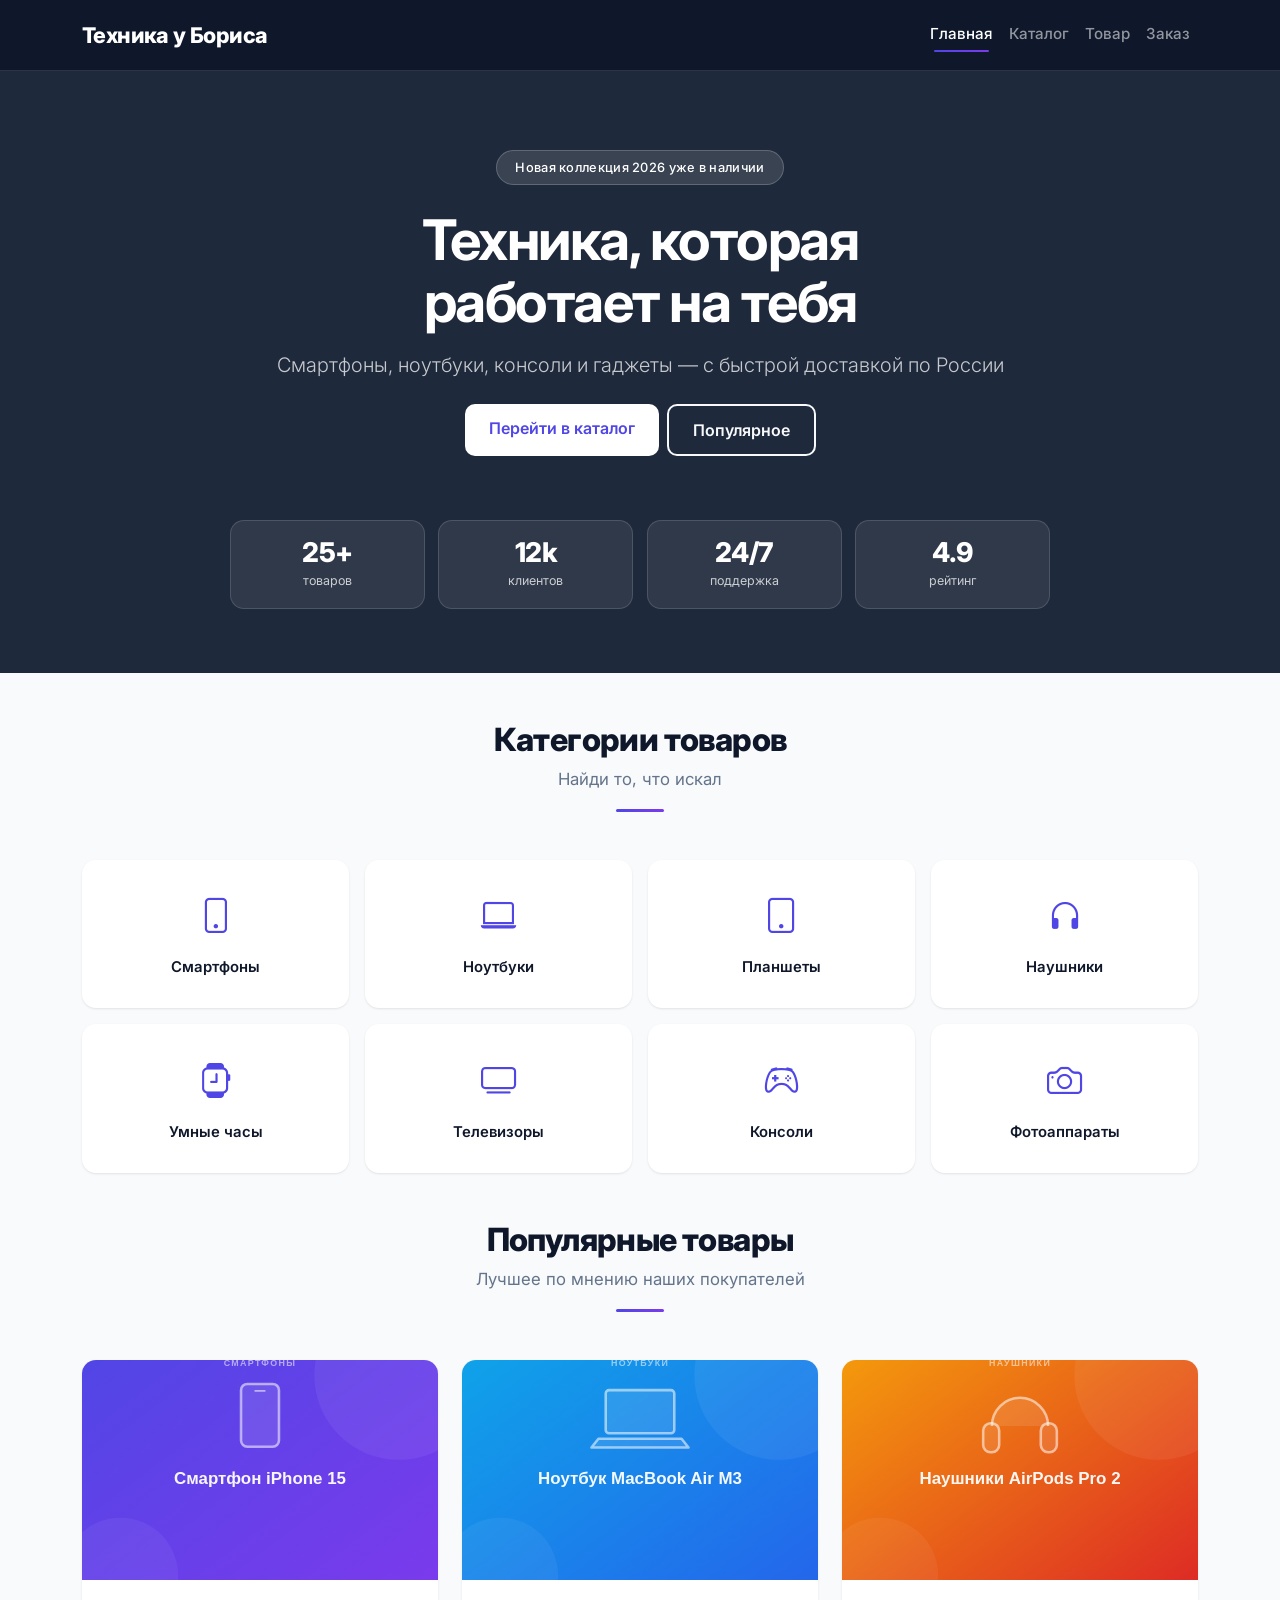
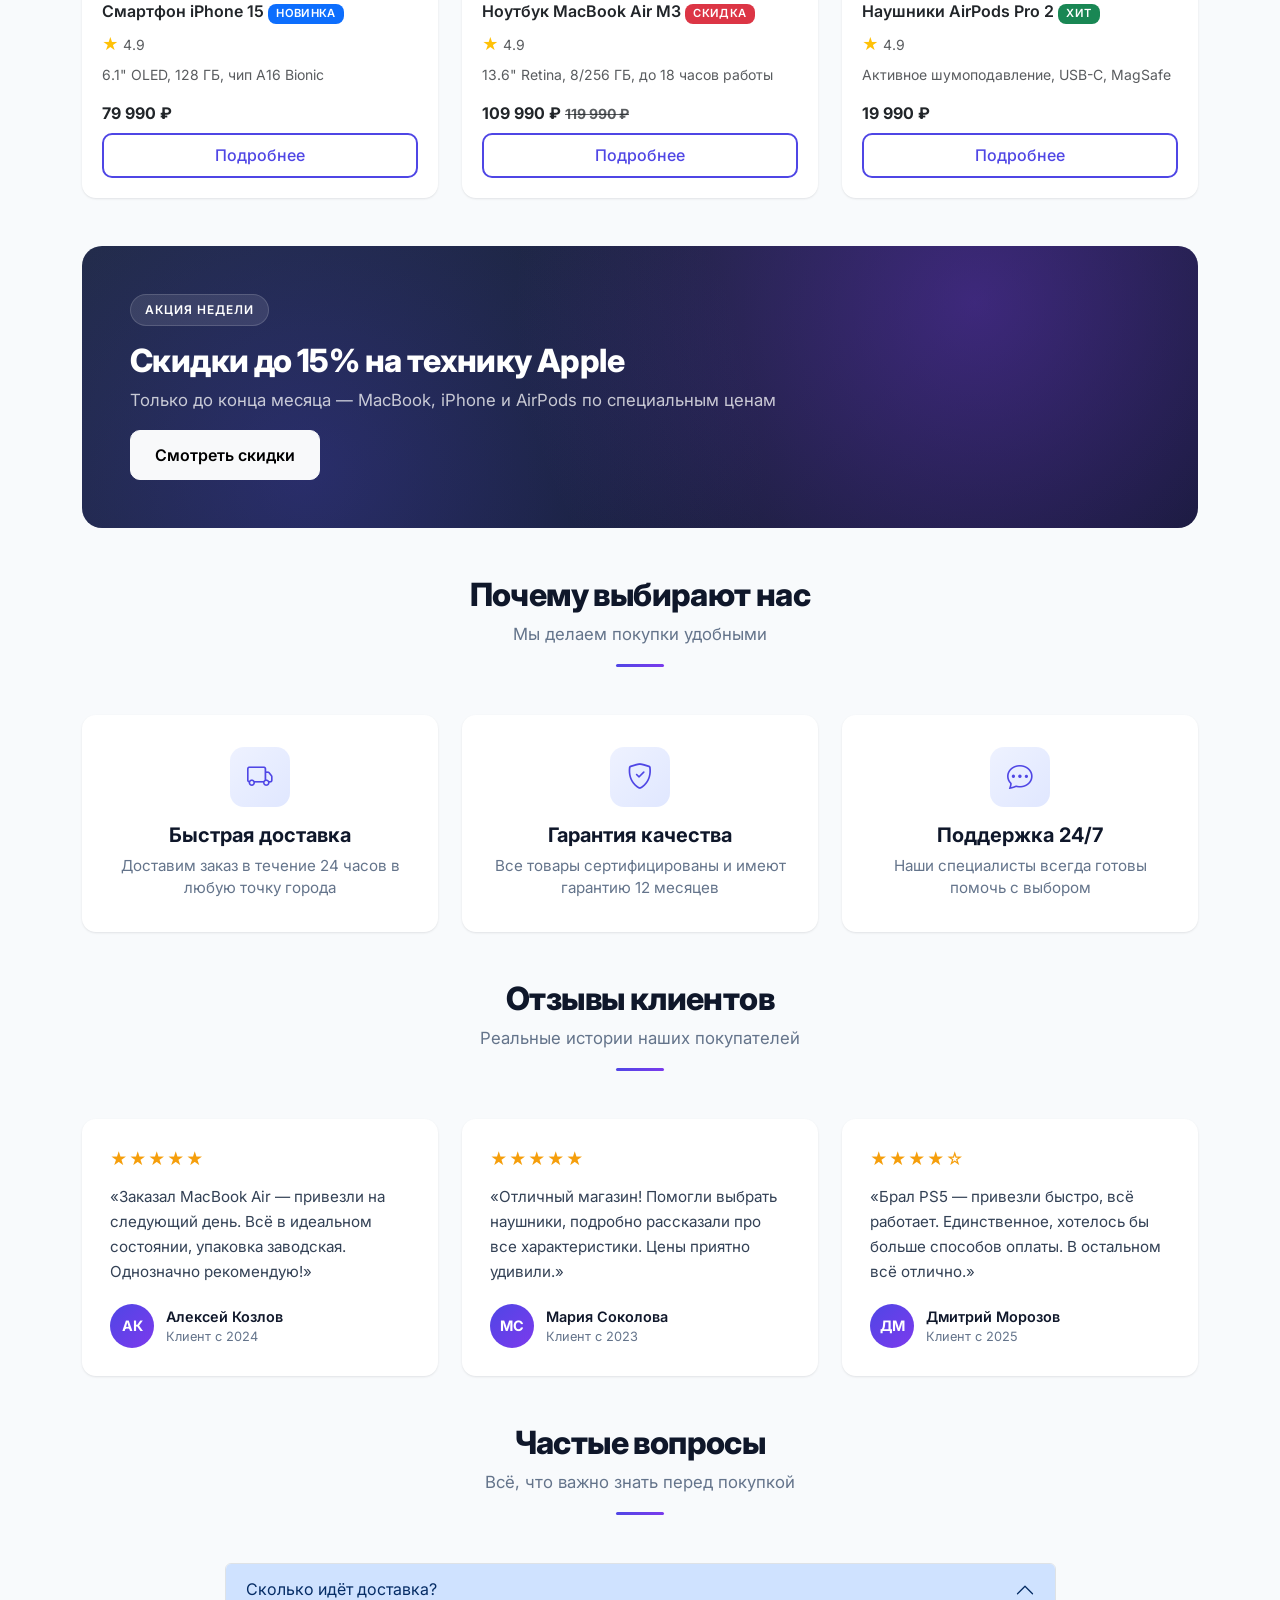
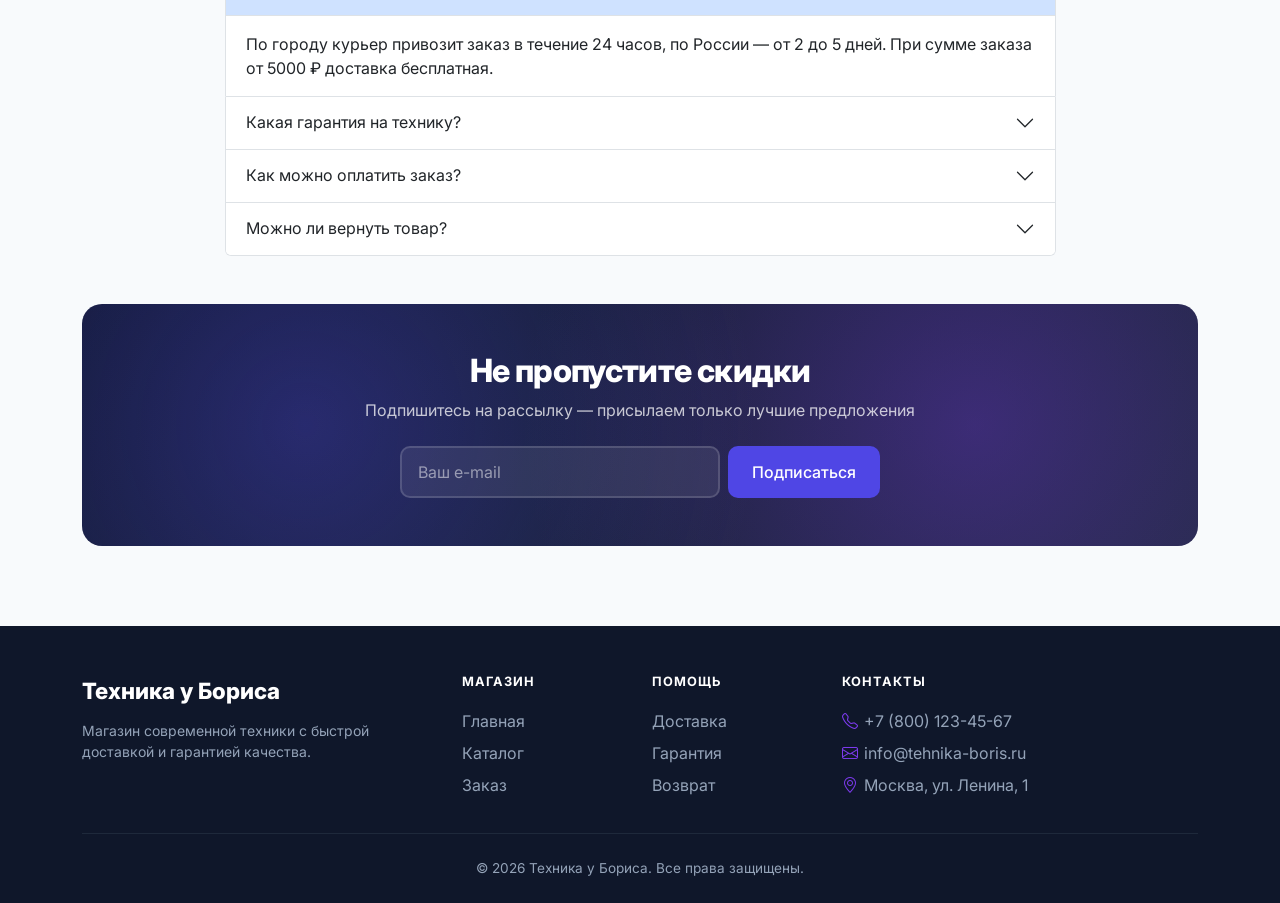
==== commit 4fce024e: "Переименование в «Техника у Бориса» и упрощение оформления Сайт получил новое название, hero и загол" ====
--- a/index.html
+++ b/index.html
@@ -3,7 +3,7 @@
 <head>
   <meta charset="UTF-8">
   <meta name="viewport" content="width=device-width, initial-scale=1.0">
-  <title>TechShop — Главная</title>
+  <title>Техника у Бориса — Главная</title>
   <link rel="preconnect" href="https://fonts.googleapis.com">
   <link rel="preconnect" href="https://fonts.gstatic.com" crossorigin>
   <link href="https://fonts.googleapis.com/css2?family=Inter:wght@400;500;600;700;800&display=swap" rel="stylesheet">
@@ -14,7 +14,7 @@
 <body>
   <nav class="navbar navbar-expand-lg navbar-dark sticky-top">
     <div class="container">
-      <a class="navbar-brand" href="index.html">TechShop</a>
+      <a class="navbar-brand" href="index.html">Техника у Бориса</a>
       <button class="navbar-toggler" type="button" data-bs-toggle="collapse" data-bs-target="#mainNav">
         <span class="navbar-toggler-icon"></span>
       </button>
@@ -237,7 +237,7 @@
     <div class="container">
       <div class="row g-4">
         <div class="col-12 col-md-4">
-          <div class="footer-brand">TechShop</div>
+          <div class="footer-brand">Техника у Бориса</div>
           <p class="small">Магазин современной техники с быстрой доставкой и гарантией качества.</p>
         </div>
         <div class="col-6 col-md-2">
@@ -255,11 +255,11 @@
         <div class="col-12 col-md-4">
           <h6>Контакты</h6>
           <a href="tel:+78001234567"><i class="bi bi-telephone"></i>+7 (800) 123-45-67</a>
-          <a href="mailto:info@techshop.ru"><i class="bi bi-envelope"></i>info@techshop.ru</a>
+          <a href="mailto:info@tehnika-boris.ru"><i class="bi bi-envelope"></i>info@tehnika-boris.ru</a>
           <a href="#"><i class="bi bi-geo-alt"></i>Москва, ул. Ленина, 1</a>
         </div>
       </div>
-      <div class="footer-bottom">© 2026 TechShop. Все права защищены.</div>
+      <div class="footer-bottom">© 2026 Техника у Бориса. Все права защищены.</div>
     </div>
   </footer>
 
--- a/css/custom.css
+++ b/css/custom.css
@@ -30,19 +30,11 @@
   background: var(--bg);
   font-family: 'Inter', -apple-system, BlinkMacSystemFont, 'Segoe UI', Roboto, sans-serif;
   color: var(--ink-900);
-  animation: pageIn 0.5s var(--ease-in-out);
-}
-
-@keyframes pageIn {
-  from { opacity: 0; }
-  to { opacity: 1; }
 }
 
 /* ============ NAVBAR ============ */
 .navbar {
-  background: rgba(15, 23, 42, 0.92) !important;
-  backdrop-filter: saturate(180%) blur(14px);
-  -webkit-backdrop-filter: saturate(180%) blur(14px);
+  background: #0f172a !important;
   box-shadow: 0 1px 0 rgba(255, 255, 255, 0.06);
   padding: 0.85rem 0;
   transition: background 0.3s var(--ease-in-out);
@@ -52,10 +44,7 @@
   font-weight: 800;
   font-size: 1.35rem;
   letter-spacing: -0.6px;
-  background: linear-gradient(135deg, #ffffff 0%, #a5b4fc 100%);
-  -webkit-background-clip: text;
-  -webkit-text-fill-color: transparent;
-  background-clip: text;
+  color: #fff;
 }
 
 .nav-link {
@@ -85,52 +74,8 @@
 
 /* ============ HERO ============ */
 .hero-section {
-  background: linear-gradient(135deg, #0f172a 0%, #1e40af 45%, #6d28d9 100%);
-  background-size: 200% 200%;
-  animation: heroShift 18s ease infinite;
-  padding: 110px 0 90px;
-  position: relative;
-  overflow: hidden;
-}
-
-@keyframes heroShift {
-  0%, 100% { background-position: 0% 50%; }
-  50% { background-position: 100% 50%; }
-}
-
-.hero-section::before,
-.hero-section::after {
-  content: '';
-  position: absolute;
-  border-radius: 50%;
-  background: radial-gradient(circle, rgba(255, 255, 255, 0.14) 0%, transparent 70%);
-  pointer-events: none;
-  animation: floatBlob 20s ease-in-out infinite;
-}
-
-.hero-section::before {
-  width: 620px;
-  height: 620px;
-  top: -260px;
-  right: -160px;
-}
-
-.hero-section::after {
-  width: 480px;
-  height: 480px;
-  bottom: -240px;
-  left: -140px;
-  animation-delay: -10s;
-}
-
-@keyframes floatBlob {
-  0%, 100% { transform: translate(0, 0) scale(1); }
-  50% { transform: translate(40px, -30px) scale(1.08); }
-}
-
-.hero-section .container {
-  position: relative;
-  z-index: 1;
+  background: #1e293b;
+  padding: 80px 0 64px;
 }
 
 .hero-pill {
@@ -138,46 +83,34 @@
   padding: 7px 18px;
   border-radius: 999px;
   background: rgba(255, 255, 255, 0.12);
-  backdrop-filter: blur(10px);
   border: 1px solid rgba(255, 255, 255, 0.2);
   font-size: 0.8rem;
   font-weight: 500;
   letter-spacing: 0.3px;
   margin-bottom: 1.5rem;
   color: #fff;
-  animation: fadeInDown 0.8s var(--ease) 0.1s both;
 }
 
 .hero-section h1 {
   letter-spacing: -1.5px;
   line-height: 1.12;
   font-weight: 800;
-  animation: fadeInDown 0.8s var(--ease) 0.2s both;
 }
 
 .hero-section p.lead {
-  animation: fadeInDown 0.8s var(--ease) 0.3s both;
 }
 
 .hero-section .btn {
-  animation: fadeInDown 0.8s var(--ease) 0.4s both;
-}
-
-@keyframes fadeInDown {
-  from { opacity: 0; transform: translateY(-16px); }
-  to { opacity: 1; transform: translateY(0); }
 }
 
 .hero-section .btn-primary {
   background: #fff !important;
   color: var(--brand-1) !important;
   font-weight: 600;
-  box-shadow: 0 10px 30px rgba(0, 0, 0, 0.2);
 }
 
 .hero-section .btn-primary:hover {
-  transform: translateY(-3px);
-  box-shadow: 0 16px 40px rgba(0, 0, 0, 0.3);
+  background: #e2e8f0 !important;
 }
 
 /* Hero stats */
@@ -189,7 +122,6 @@
   max-width: 820px;
   margin-left: auto;
   margin-right: auto;
-  animation: fadeInUp 0.8s var(--ease) 0.5s both;
 }
 
 .hero-stat {
@@ -197,7 +129,6 @@
   padding: 1.1rem 0.75rem;
   border-radius: var(--radius);
   background: rgba(255, 255, 255, 0.08);
-  backdrop-filter: blur(10px);
   border: 1px solid rgba(255, 255, 255, 0.14);
   transition: background 0.3s var(--ease-in-out), border-color 0.3s var(--ease-in-out);
 }
@@ -327,12 +258,7 @@
 .card-img-top {
   height: 220px;
   object-fit: cover;
-  transition: transform 0.8s var(--ease);
   background: #eef2f7;
-}
-
-.card:hover .card-img-top {
-  transform: scale(1.05);
 }
 
 .card-body {
@@ -350,29 +276,20 @@
   border-radius: 10px;
   font-weight: 500;
   padding: 0.55rem 1.35rem;
-  transition: transform 0.25s var(--ease), box-shadow 0.25s var(--ease), background 0.25s var(--ease-in-out);
-}
-
-.btn:active {
-  transform: translateY(0) scale(0.98);
+  transition: background 0.25s var(--ease-in-out), border-color 0.25s var(--ease-in-out);
 }
 
 .btn-primary {
-  background: var(--brand-grad);
+  background: var(--brand-1);
   border: none;
-  box-shadow: 0 4px 14px rgba(79, 70, 229, 0.3);
 }
 
 .btn-primary:hover {
-  transform: translateY(-2px);
-  box-shadow: 0 8px 22px rgba(79, 70, 229, 0.4);
-  background: var(--brand-grad);
+  background: #4338ca;
 }
 
 .btn-primary:disabled {
   background: #cbd5e1 !important;
-  box-shadow: none !important;
-  transform: none !important;
 }
 
 .btn-outline-primary {
@@ -381,20 +298,17 @@
 }
 
 .btn-outline-primary:hover {
-  transform: translateY(-2px);
   background: var(--brand-1);
   color: #fff;
 }
 
 .btn-success {
-  background: linear-gradient(135deg, #10b981 0%, #059669 100%);
+  background: #10b981;
   border: none;
-  box-shadow: 0 4px 14px rgba(16, 185, 129, 0.3);
 }
 
 .btn-success:hover {
-  transform: translateY(-2px);
-  box-shadow: 0 8px 22px rgba(16, 185, 129, 0.4);
+  background: #059669;
 }
 
 .btn-lg {
@@ -682,7 +596,7 @@
 
 /* ============ CATALOG ============ */
 .page-header {
-  background: linear-gradient(135deg, #0f172a 0%, #1e40af 100%);
+  background: #1e293b;
   color: #fff;
   padding: 3.5rem 0;
   margin-bottom: 2rem;
